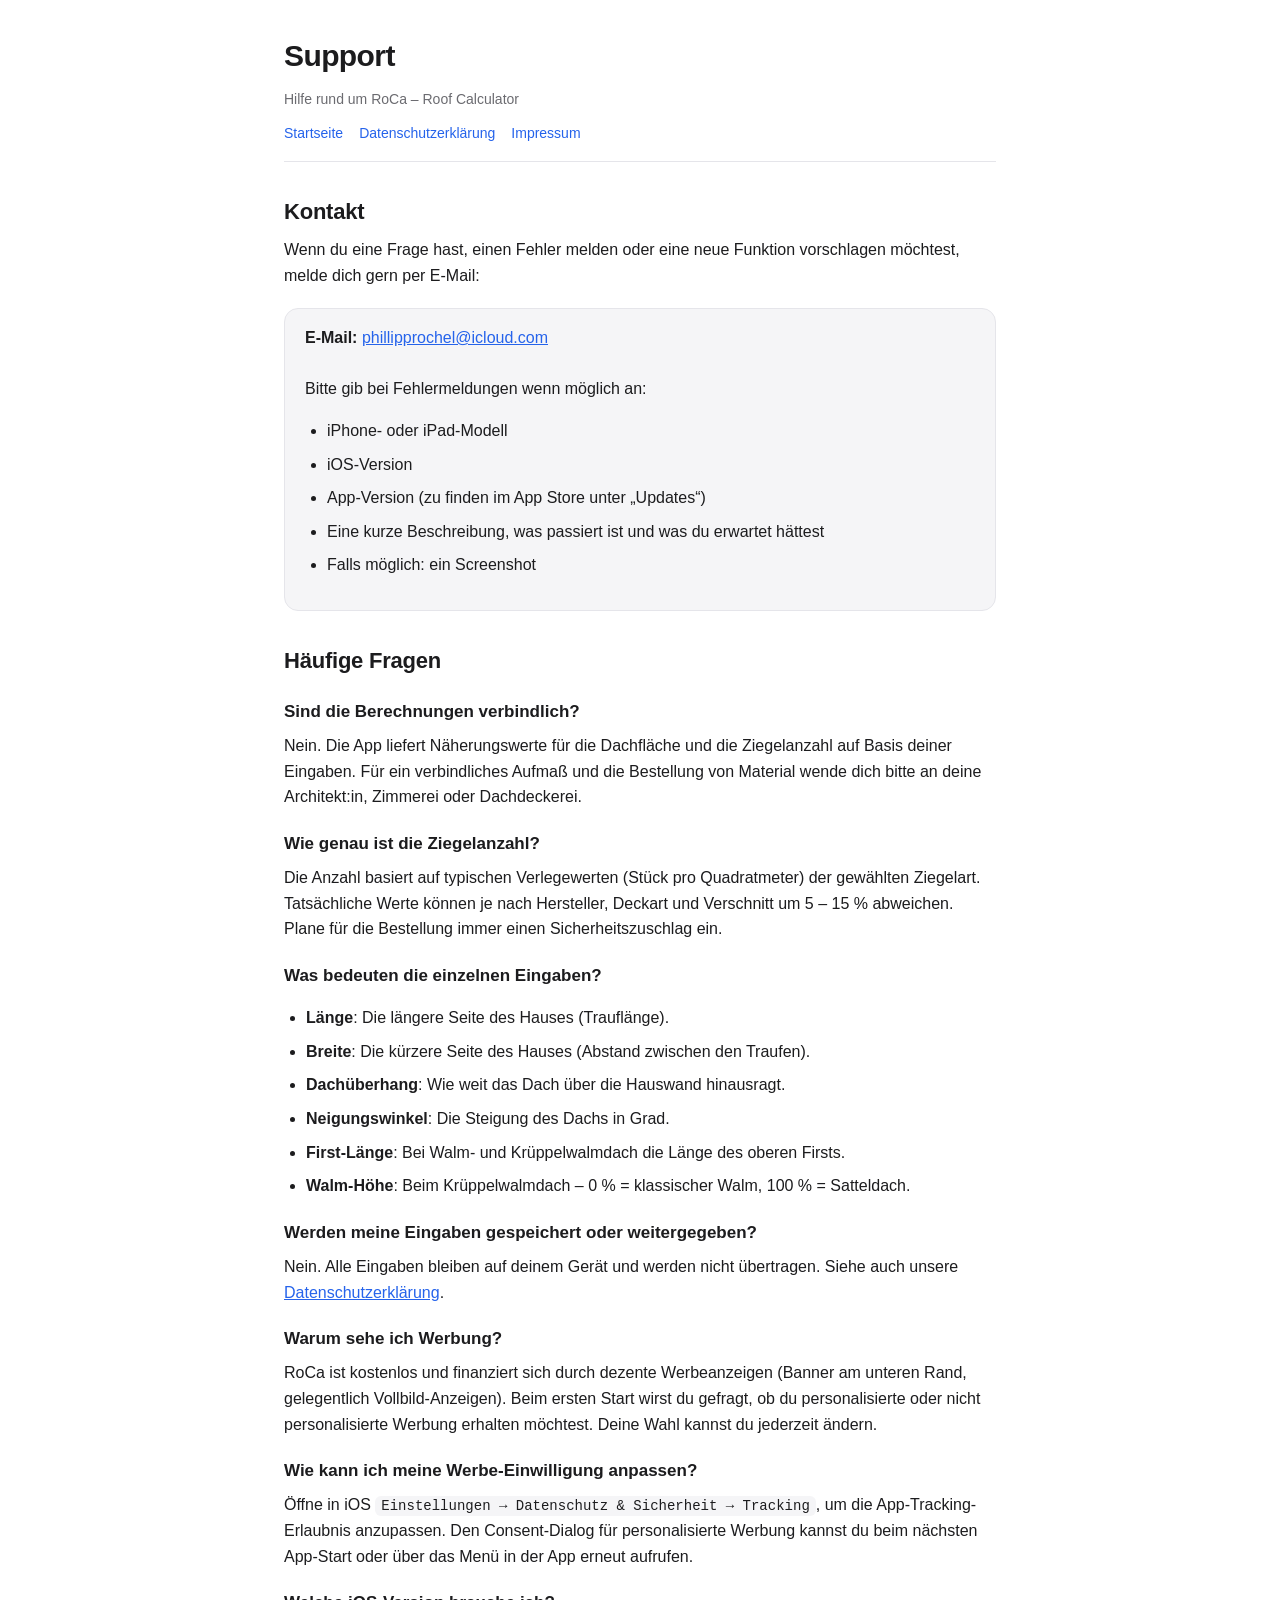
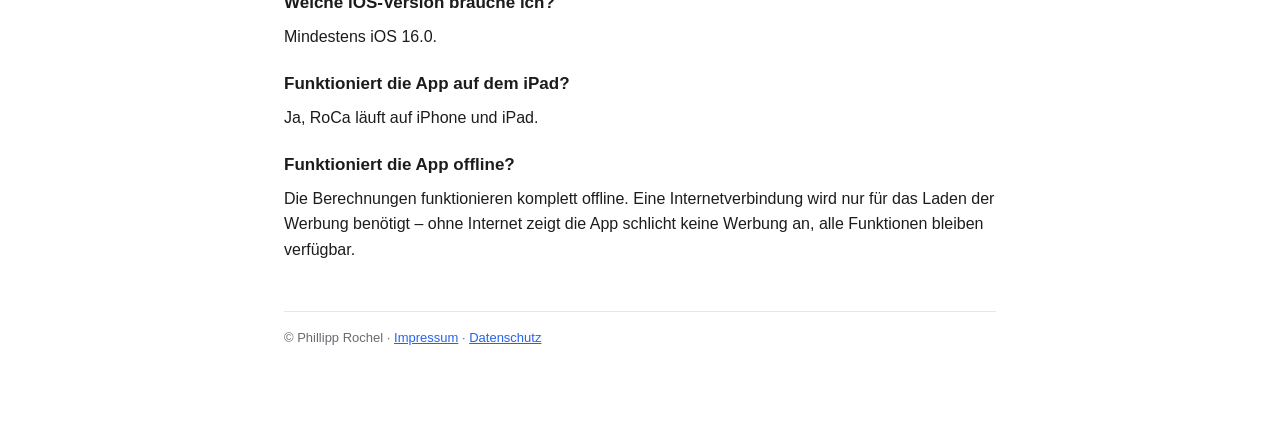
==== support.html @ 1cb9d44e "Initial commit: privacy, support, impressum, index" ====
<!DOCTYPE html>
<html lang="de">
<head>
<meta charset="UTF-8">
<meta name="viewport" content="width=device-width, initial-scale=1.0">
<title>Support – RoCa</title>
<link rel="stylesheet" href="style.css">
</head>
<body>
<div class="container">
<header>
    <h1>Support</h1>
    <p class="subtitle">Hilfe rund um RoCa – Roof Calculator</p>
    <nav>
        <a href="index.html">Startseite</a>
        <a href="privacy.html">Datenschutzerklärung</a>
        <a href="impressum.html">Impressum</a>
    </nav>
</header>

<main>

<h2>Kontakt</h2>
<p>Wenn du eine Frage hast, einen Fehler melden oder eine neue Funktion vorschlagen möchtest, melde dich gern per E-Mail:</p>
<div class="card">
    <strong>E-Mail:</strong> <a href="mailto:phillipprochel@icloud.com">phillipprochel@icloud.com</a><br><br>
    Bitte gib bei Fehlermeldungen wenn möglich an:
    <ul>
        <li>iPhone- oder iPad-Modell</li>
        <li>iOS-Version</li>
        <li>App-Version (zu finden im App Store unter „Updates“)</li>
        <li>Eine kurze Beschreibung, was passiert ist und was du erwartet hättest</li>
        <li>Falls möglich: ein Screenshot</li>
    </ul>
</div>

<h2>Häufige Fragen</h2>

<h3>Sind die Berechnungen verbindlich?</h3>
<p>Nein. Die App liefert Näherungswerte für die Dachfläche und die Ziegelanzahl auf Basis deiner Eingaben. Für ein verbindliches Aufmaß und die Bestellung von Material wende dich bitte an deine Architekt:in, Zimmerei oder Dachdeckerei.</p>

<h3>Wie genau ist die Ziegelanzahl?</h3>
<p>Die Anzahl basiert auf typischen Verlegewerten (Stück pro Quadratmeter) der gewählten Ziegelart. Tatsächliche Werte können je nach Hersteller, Deckart und Verschnitt um 5 – 15 % abweichen. Plane für die Bestellung immer einen Sicherheitszuschlag ein.</p>

<h3>Was bedeuten die einzelnen Eingaben?</h3>
<ul>
    <li><strong>Länge</strong>: Die längere Seite des Hauses (Trauflänge).</li>
    <li><strong>Breite</strong>: Die kürzere Seite des Hauses (Abstand zwischen den Traufen).</li>
    <li><strong>Dachüberhang</strong>: Wie weit das Dach über die Hauswand hinausragt.</li>
    <li><strong>Neigungswinkel</strong>: Die Steigung des Dachs in Grad.</li>
    <li><strong>First-Länge</strong>: Bei Walm- und Krüppelwalmdach die Länge des oberen Firsts.</li>
    <li><strong>Walm-Höhe</strong>: Beim Krüppelwalmdach – 0 % = klassischer Walm, 100 % = Satteldach.</li>
</ul>

<h3>Werden meine Eingaben gespeichert oder weitergegeben?</h3>
<p>Nein. Alle Eingaben bleiben auf deinem Gerät und werden nicht übertragen. Siehe auch unsere <a href="privacy.html">Datenschutzerklärung</a>.</p>

<h3>Warum sehe ich Werbung?</h3>
<p>RoCa ist kostenlos und finanziert sich durch dezente Werbeanzeigen (Banner am unteren Rand, gelegentlich Vollbild-Anzeigen). Beim ersten Start wirst du gefragt, ob du personalisierte oder nicht personalisierte Werbung erhalten möchtest. Deine Wahl kannst du jederzeit ändern.</p>

<h3>Wie kann ich meine Werbe-Einwilligung anpassen?</h3>
<p>Öffne in iOS <code>Einstellungen → Datenschutz &amp; Sicherheit → Tracking</code>, um die App-Tracking-Erlaubnis anzupassen. Den Consent-Dialog für personalisierte Werbung kannst du beim nächsten App-Start oder über das Menü in der App erneut aufrufen.</p>

<h3>Welche iOS-Version brauche ich?</h3>
<p>Mindestens iOS 16.0.</p>

<h3>Funktioniert die App auf dem iPad?</h3>
<p>Ja, RoCa läuft auf iPhone und iPad.</p>

<h3>Funktioniert die App offline?</h3>
<p>Die Berechnungen funktionieren komplett offline. Eine Internetverbindung wird nur für das Laden der Werbung benötigt – ohne Internet zeigt die App schlicht keine Werbung an, alle Funktionen bleiben verfügbar.</p>

</main>

<footer>
    © Phillipp Rochel · <a href="impressum.html">Impressum</a> · <a href="privacy.html">Datenschutz</a>
</footer>
</div>
</body>
</html>
---- style.css ----
:root {
    --bg: #ffffff;
    --fg: #1c1c1e;
    --muted: #6b6b70;
    --accent: #2563eb;
    --card: #f5f5f7;
    --border: #e5e5ea;
}

@media (prefers-color-scheme: dark) {
    :root {
        --bg: #1c1c1e;
        --fg: #f5f5f7;
        --muted: #98989d;
        --accent: #60a5fa;
        --card: #2c2c2e;
        --border: #3a3a3c;
    }
}

* { box-sizing: border-box; }

body {
    margin: 0;
    font-family: -apple-system, BlinkMacSystemFont, "Segoe UI", Roboto, "Helvetica Neue", Arial, sans-serif;
    line-height: 1.6;
    color: var(--fg);
    background: var(--bg);
    font-size: 16px;
}

.container {
    max-width: 760px;
    margin: 0 auto;
    padding: 32px 24px 80px;
}

header {
    border-bottom: 1px solid var(--border);
    padding-bottom: 16px;
    margin-bottom: 32px;
}

nav {
    display: flex;
    flex-wrap: wrap;
    gap: 16px;
    margin-top: 12px;
    font-size: 14px;
}

nav a {
    color: var(--accent);
    text-decoration: none;
}

nav a:hover { text-decoration: underline; }

h1 {
    font-size: 30px;
    margin: 0 0 8px;
    letter-spacing: -0.02em;
}

h2 {
    font-size: 22px;
    margin: 32px 0 8px;
    letter-spacing: -0.01em;
}

h3 {
    font-size: 17px;
    margin: 20px 0 4px;
}

p, li { margin: 8px 0; }

ul { padding-left: 22px; }

.subtitle {
    color: var(--muted);
    font-size: 14px;
    margin: 0;
}

.card {
    background: var(--card);
    border: 1px solid var(--border);
    border-radius: 14px;
    padding: 16px 20px;
    margin: 20px 0;
}

a { color: var(--accent); }

code {
    background: var(--card);
    padding: 2px 6px;
    border-radius: 6px;
    font-size: 14px;
}

footer {
    margin-top: 48px;
    padding-top: 16px;
    border-top: 1px solid var(--border);
    color: var(--muted);
    font-size: 13px;
}
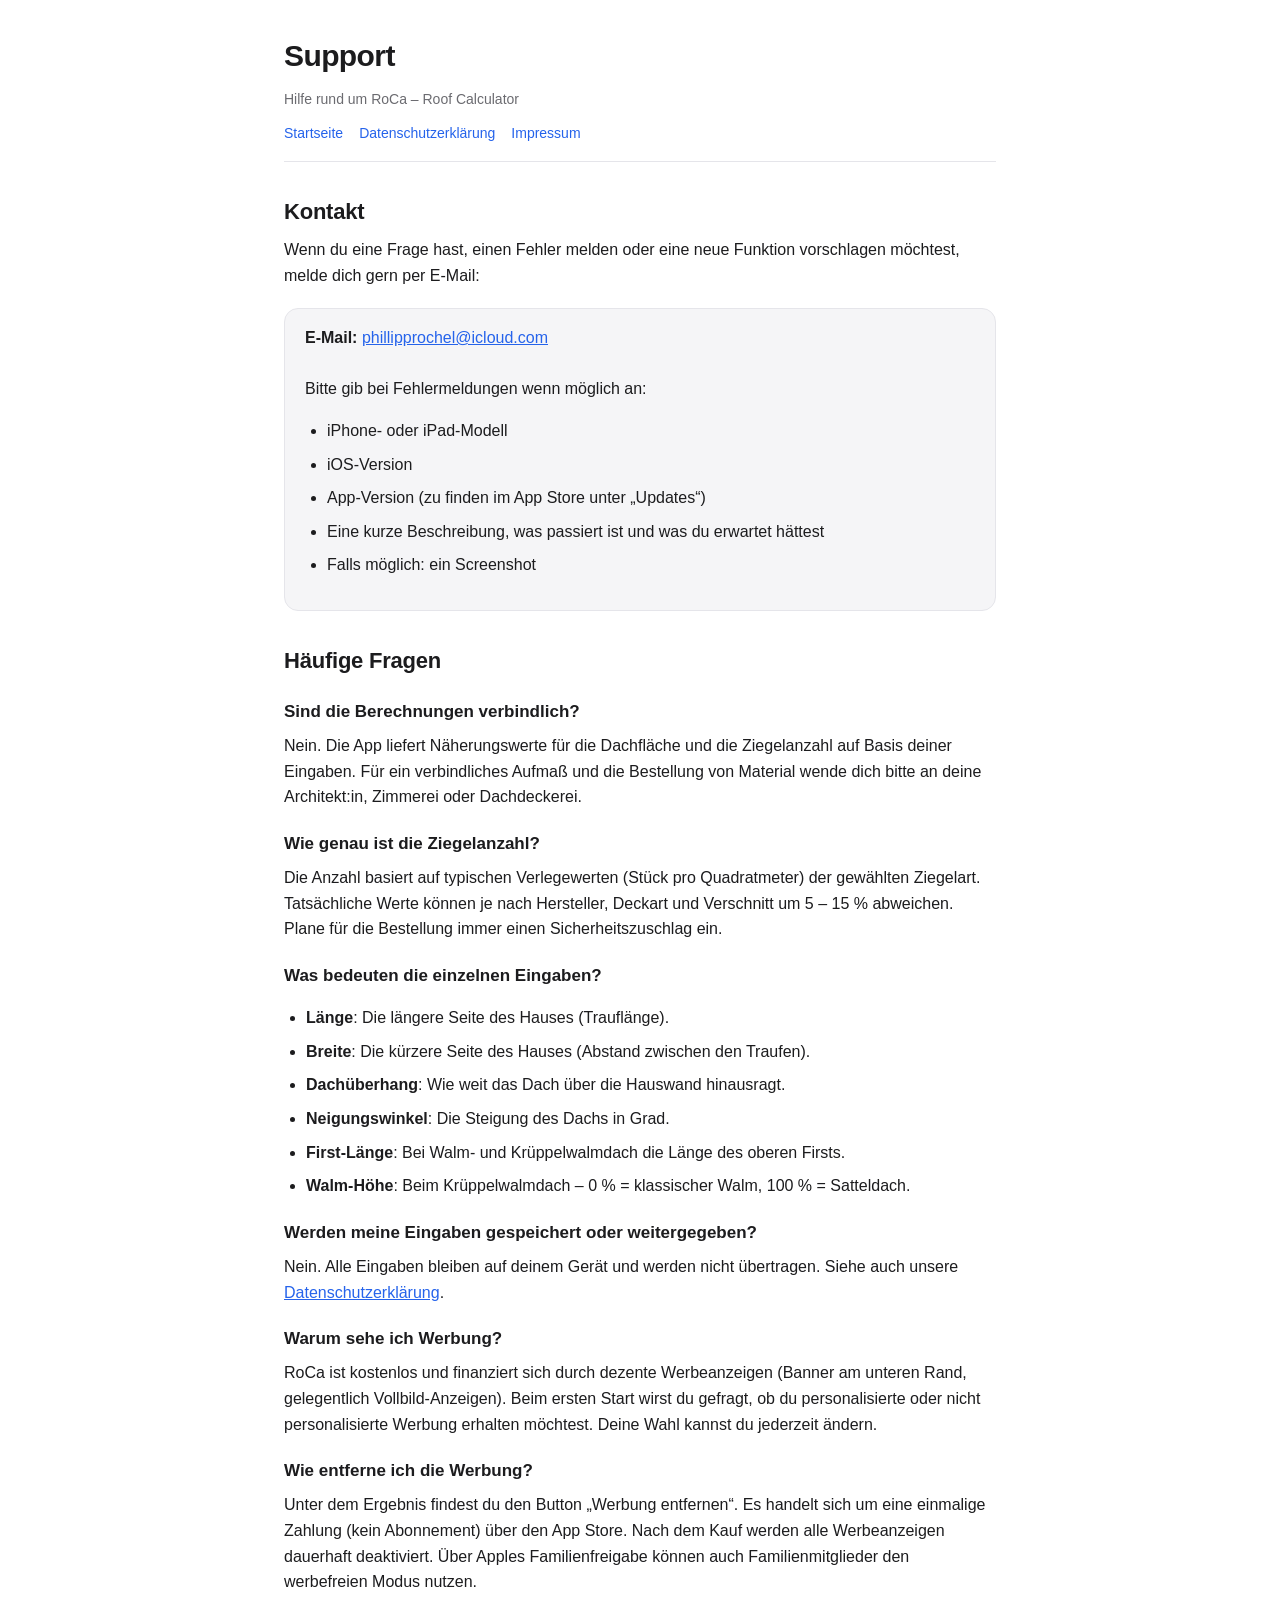
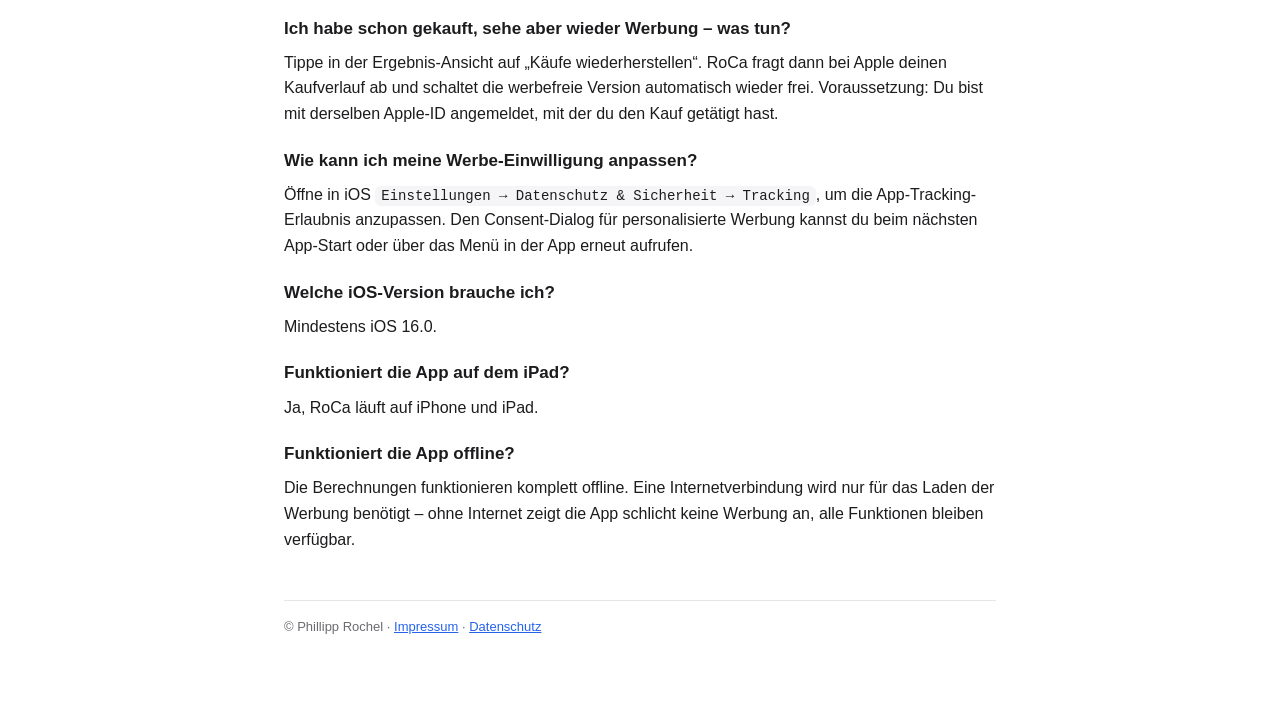
==== commit 369d4451: "Add in-app purchase section (privacy + support)" ====
--- a/support.html
+++ b/support.html
@@ -58,6 +58,12 @@
 <h3>Warum sehe ich Werbung?</h3>
 <p>RoCa ist kostenlos und finanziert sich durch dezente Werbeanzeigen (Banner am unteren Rand, gelegentlich Vollbild-Anzeigen). Beim ersten Start wirst du gefragt, ob du personalisierte oder nicht personalisierte Werbung erhalten möchtest. Deine Wahl kannst du jederzeit ändern.</p>
 
+<h3>Wie entferne ich die Werbung?</h3>
+<p>Unter dem Ergebnis findest du den Button „Werbung entfernen“. Es handelt sich um eine einmalige Zahlung (kein Abonnement) über den App Store. Nach dem Kauf werden alle Werbeanzeigen dauerhaft deaktiviert. Über Apples Familienfreigabe können auch Familienmitglieder den werbefreien Modus nutzen.</p>
+
+<h3>Ich habe schon gekauft, sehe aber wieder Werbung – was tun?</h3>
+<p>Tippe in der Ergebnis-Ansicht auf „Käufe wiederherstellen“. RoCa fragt dann bei Apple deinen Kaufverlauf ab und schaltet die werbefreie Version automatisch wieder frei. Voraussetzung: Du bist mit derselben Apple-ID angemeldet, mit der du den Kauf getätigt hast.</p>
+
 <h3>Wie kann ich meine Werbe-Einwilligung anpassen?</h3>
 <p>Öffne in iOS <code>Einstellungen → Datenschutz &amp; Sicherheit → Tracking</code>, um die App-Tracking-Erlaubnis anzupassen. Den Consent-Dialog für personalisierte Werbung kannst du beim nächsten App-Start oder über das Menü in der App erneut aufrufen.</p>
 
